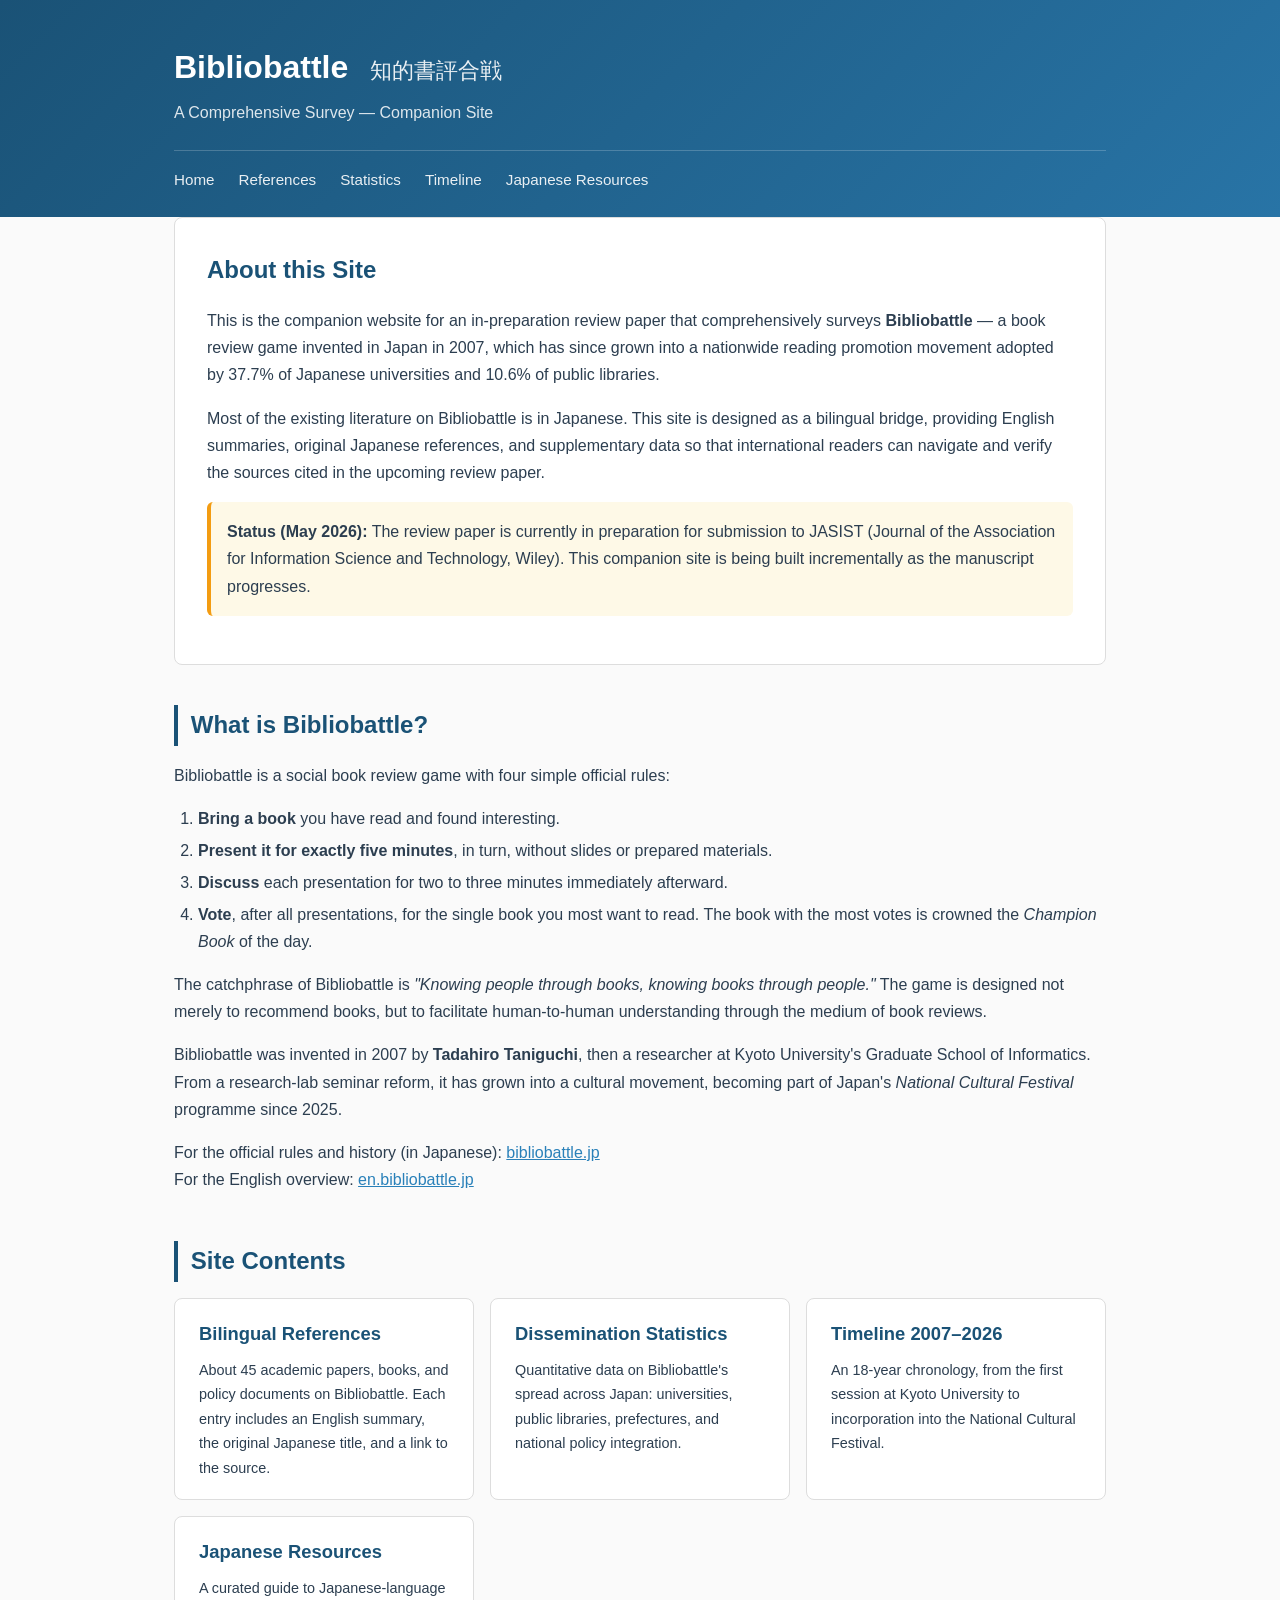
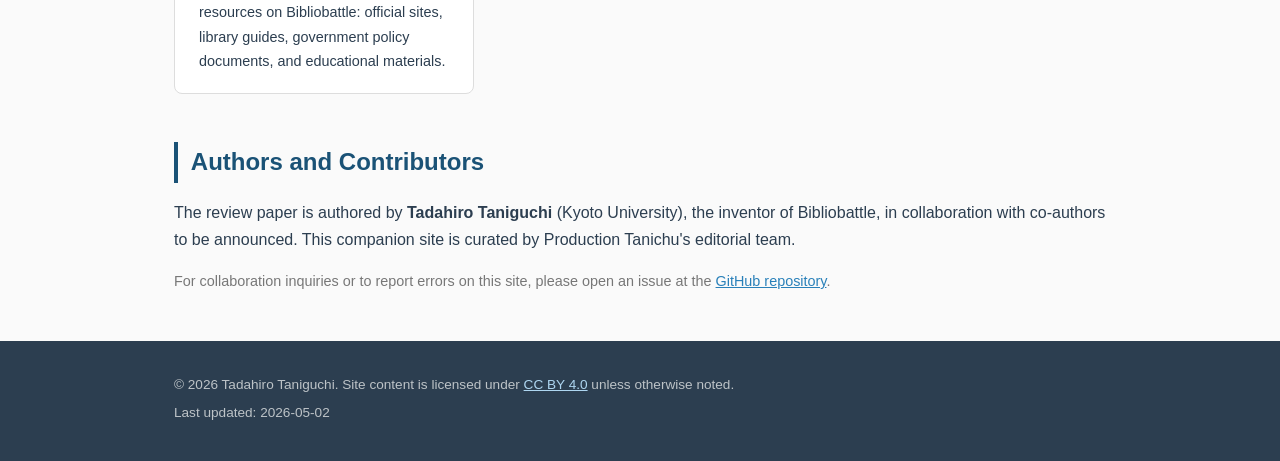
==== index.html @ fc9526ca "Initial commit: Phase 1 companion site - index.html: project overview and navigation - references.ht" ====
<!DOCTYPE html>
<html lang="en">
<head>
<meta charset="UTF-8">
<meta name="viewport" content="width=device-width, initial-scale=1.0">
<title>Bibliobattle Survey — Companion Site</title>
<meta name="description" content="Companion website for a comprehensive review paper on Bibliobattle (知的書評合戦), a social book review game invented in Japan in 2007.">
<link rel="stylesheet" href="style.css">
</head>
<body>

<header>
  <div class="container">
    <h1><span class="lang-en">Bibliobattle</span> <span class="lang-jp">知的書評合戦</span></h1>
    <p class="subtitle">A Comprehensive Survey — Companion Site</p>
    <nav>
      <a href="index.html">Home</a>
      <a href="references.html">References</a>
      <a href="stats.html">Statistics</a>
      <a href="timeline.html">Timeline</a>
      <a href="resources-jp.html">Japanese Resources</a>
    </nav>
  </div>
</header>

<main class="container">

<section class="hero">
  <h2>About this Site</h2>
  <p>
    This is the companion website for an in-preparation review paper that comprehensively surveys
    <strong>Bibliobattle</strong> — a book review game invented in Japan in 2007, which has since grown
    into a nationwide reading promotion movement adopted by 37.7% of Japanese universities and 10.6% of public libraries.
  </p>
  <p>
    Most of the existing literature on Bibliobattle is in Japanese. This site is designed as a bilingual bridge,
    providing English summaries, original Japanese references, and supplementary data so that international
    readers can navigate and verify the sources cited in the upcoming review paper.
  </p>
  <p style="background:#fef9e7;padding:1rem;border-radius:6px;border-left:4px solid #f39c12">
    <strong>Status (May 2026):</strong> The review paper is currently in preparation for submission to JASIST
    (Journal of the Association for Information Science and Technology, Wiley). This companion site is being built
    incrementally as the manuscript progresses.
  </p>
</section>

<section>
  <h2>What is Bibliobattle?</h2>
  <p>
    Bibliobattle is a social book review game with four simple official rules:
  </p>
  <ol>
    <li><strong>Bring a book</strong> you have read and found interesting.</li>
    <li><strong>Present it for exactly five minutes</strong>, in turn, without slides or prepared materials.</li>
    <li><strong>Discuss</strong> each presentation for two to three minutes immediately afterward.</li>
    <li><strong>Vote</strong>, after all presentations, for the single book you most want to read.
      The book with the most votes is crowned the <em>Champion Book</em> of the day.</li>
  </ol>
  <p>
    The catchphrase of Bibliobattle is <em>"Knowing people through books, knowing books through people."</em>
    The game is designed not merely to recommend books, but to facilitate human-to-human understanding
    through the medium of book reviews.
  </p>
  <p>
    Bibliobattle was invented in 2007 by <strong>Tadahiro Taniguchi</strong>, then a researcher at Kyoto University's
    Graduate School of Informatics. From a research-lab seminar reform, it has grown into a cultural movement,
    becoming part of Japan's <em>National Cultural Festival</em> programme since 2025.
  </p>
  <p>
    For the official rules and history (in Japanese): <a href="https://www.bibliobattle.jp/" target="_blank" rel="noopener">bibliobattle.jp</a><br>
    For the English overview: <a href="https://en.bibliobattle.jp/" target="_blank" rel="noopener">en.bibliobattle.jp</a>
  </p>
</section>

<section>
  <h2>Site Contents</h2>
  <div class="card-grid">
    <a href="references.html" class="card-link">
      <h3>Bilingual References</h3>
      <p>About 45 academic papers, books, and policy documents on Bibliobattle. Each entry includes
        an English summary, the original Japanese title, and a link to the source.</p>
    </a>
    <a href="stats.html" class="card-link">
      <h3>Dissemination Statistics</h3>
      <p>Quantitative data on Bibliobattle's spread across Japan: universities, public libraries,
        prefectures, and national policy integration.</p>
    </a>
    <a href="timeline.html" class="card-link">
      <h3>Timeline 2007–2026</h3>
      <p>An 18-year chronology, from the first session at Kyoto University to incorporation into the
        National Cultural Festival.</p>
    </a>
    <a href="resources-jp.html" class="card-link">
      <h3>Japanese Resources</h3>
      <p>A curated guide to Japanese-language resources on Bibliobattle: official sites, library
        guides, government policy documents, and educational materials.</p>
    </a>
  </div>
</section>

<section>
  <h2>Authors and Contributors</h2>
  <p>
    The review paper is authored by <strong>Tadahiro Taniguchi</strong> (Kyoto University), the inventor
    of Bibliobattle, in collaboration with co-authors to be announced. This companion site is curated
    by Production Tanichu's editorial team.
  </p>
  <p style="font-size:.9rem;color:#777">
    For collaboration inquiries or to report errors on this site, please open an issue at the
    <a href="https://github.com/tanichu/bibliobattle-survey-companion" target="_blank" rel="noopener">GitHub repository</a>.
  </p>
</section>

</main>

<footer>
  <div class="container">
    <p>&copy; 2026 Tadahiro Taniguchi. Site content is licensed under
      <a href="https://creativecommons.org/licenses/by/4.0/" target="_blank" rel="noopener">CC BY 4.0</a>
      unless otherwise noted.</p>
    <p>Last updated: 2026-05-02</p>
  </div>
</footer>

</body>
</html>
---- style.css ----
/* Bibliobattle Survey Companion Site — Stylesheet */

:root {
  --accent: #1a5276;
  --accent-light: #aed6f1;
  --accent-bg: #eaf2f8;
  --bg: #fafafa;
  --card: #fff;
  --border: #ddd;
  --text: #2c3e50;
  --muted: #7f8c8d;
  --max-width: 980px;
}

* { box-sizing: border-box; margin: 0; padding: 0; }

html { scroll-behavior: smooth; }

body {
  font-family: -apple-system, BlinkMacSystemFont, 'Segoe UI', 'Hiragino Kaku Gothic ProN', 'Meiryo', 'Noto Sans JP', sans-serif;
  background: var(--bg);
  color: var(--text);
  line-height: 1.7;
}

.container { max-width: var(--max-width); margin: 0 auto; padding: 0 1.5rem; }

/* === Header === */
header {
  background: linear-gradient(135deg, #1a5276 0%, #2874a6 100%);
  color: white;
  padding: 2.5rem 0 1.5rem;
}

header h1 {
  font-size: 2rem;
  font-weight: 700;
  margin-bottom: .3rem;
}

header h1 .lang-en { color: white; }
header h1 .lang-jp { font-size: 1.4rem; opacity: .9; margin-left: .8rem; font-weight: 400; }

header .subtitle {
  font-size: 1rem;
  opacity: .85;
  margin-bottom: 1.5rem;
}

nav {
  display: flex;
  gap: 1.5rem;
  flex-wrap: wrap;
  border-top: 1px solid rgba(255,255,255,.2);
  padding-top: 1rem;
}

nav a {
  color: white;
  text-decoration: none;
  font-size: .95rem;
  opacity: .9;
  transition: opacity .2s;
}

nav a:hover { opacity: 1; text-decoration: underline; }

/* === Main === */
main {
  padding: 2.5rem 1.5rem 4rem;
}

section {
  margin-bottom: 3rem;
}

h2 {
  font-size: 1.5rem;
  color: var(--accent);
  border-left: 4px solid var(--accent);
  padding-left: .8rem;
  margin-bottom: 1rem;
}

h3 {
  font-size: 1.15rem;
  margin-bottom: .5rem;
  color: var(--accent);
}

p { margin-bottom: 1rem; }

a { color: #2980b9; }
a:hover { text-decoration: underline; }

ol, ul { padding-left: 1.5rem; margin-bottom: 1rem; }
li { margin-bottom: .3rem; }

/* === Hero section === */
.hero {
  background: var(--card);
  border: 1px solid var(--border);
  border-radius: 8px;
  padding: 2rem;
  margin-bottom: 2.5rem;
}

.hero h2 { border: none; padding: 0; }

/* === Card grid === */
.card-grid {
  display: grid;
  grid-template-columns: repeat(auto-fit, minmax(260px, 1fr));
  gap: 1rem;
  margin-top: 1rem;
}

.card-link {
  display: block;
  background: var(--card);
  border: 1px solid var(--border);
  border-radius: 8px;
  padding: 1.2rem 1.5rem;
  text-decoration: none;
  color: var(--text);
  transition: transform .15s, box-shadow .15s, border-color .15s;
}

.card-link:hover {
  transform: translateY(-2px);
  box-shadow: 0 4px 12px rgba(0,0,0,.08);
  border-color: var(--accent-light);
  text-decoration: none;
}

.card-link h3 { color: var(--accent); margin-bottom: .5rem; }
.card-link p { font-size: .9rem; color: var(--text); margin: 0; }

/* === Reference list === */
.ref-cat-header {
  background: var(--accent-bg);
  color: var(--accent);
  padding: .5rem 1rem;
  border-radius: 6px;
  margin: 2rem 0 1rem;
  font-size: 1.1rem;
  font-weight: 600;
}

.ref-item {
  background: var(--card);
  border: 1px solid var(--border);
  border-left: 4px solid var(--accent);
  border-radius: 6px;
  padding: 1rem 1.3rem;
  margin-bottom: .8rem;
}

.ref-id {
  display: inline-block;
  background: var(--accent);
  color: white;
  padding: .15rem .5rem;
  border-radius: 4px;
  font-size: .8rem;
  font-weight: 600;
  margin-right: .5rem;
}

.ref-title-en { font-weight: 600; color: var(--text); display: block; margin-bottom: .2rem; }
.ref-title-jp { color: var(--muted); font-size: .9rem; display: block; margin-bottom: .5rem; }

.ref-meta { font-size: .85rem; color: var(--muted); margin-bottom: .5rem; }
.ref-summary { font-size: .9rem; line-height: 1.6; color: var(--text); }

.ref-tags { margin-top: .5rem; }
.ref-tag {
  display: inline-block;
  background: var(--accent-bg);
  color: var(--accent);
  font-size: .75rem;
  padding: .15rem .5rem;
  border-radius: 3px;
  margin-right: .3rem;
}

.ref-link {
  font-size: .85rem;
  display: inline-block;
  margin-top: .5rem;
}

/* === Stats === */
.stat-grid {
  display: grid;
  grid-template-columns: repeat(auto-fit, minmax(180px, 1fr));
  gap: 1rem;
  margin: 1.5rem 0;
}

.stat-box {
  background: var(--card);
  border: 1px solid var(--border);
  border-radius: 8px;
  padding: 1.2rem;
  text-align: center;
}

.stat-num {
  font-size: 2.2rem;
  font-weight: 700;
  color: var(--accent);
  line-height: 1.1;
}

.stat-label {
  font-size: .85rem;
  color: var(--muted);
  margin-top: .3rem;
}

/* === Timeline === */
.timeline {
  position: relative;
  padding-left: 2rem;
  margin: 2rem 0;
  border-left: 3px solid var(--accent-light);
}

.tl-item {
  position: relative;
  margin-bottom: 1.5rem;
}

.tl-item::before {
  content: "";
  position: absolute;
  left: -2.4rem;
  top: .5rem;
  width: 12px;
  height: 12px;
  background: var(--accent);
  border-radius: 50%;
  border: 3px solid white;
  box-shadow: 0 0 0 2px var(--accent);
}

.tl-year {
  font-weight: 700;
  color: var(--accent);
  font-size: 1.05rem;
}

.tl-event {
  margin-top: .2rem;
  font-size: .95rem;
}

/* === Tables === */
table {
  width: 100%;
  border-collapse: collapse;
  margin: 1rem 0;
  font-size: .9rem;
}

th, td {
  border: 1px solid var(--border);
  padding: .5rem .8rem;
  text-align: left;
}

th { background: var(--accent-bg); color: var(--accent); font-weight: 600; }
tr:nth-child(even) { background: #f8f9fa; }

/* === Footer === */
footer {
  background: #2c3e50;
  color: #bdc3c7;
  padding: 2rem 0;
  font-size: .85rem;
}

footer a { color: var(--accent-light); }

footer p { margin-bottom: .3rem; }

/* === Responsive === */
@media (max-width: 600px) {
  header h1 { font-size: 1.5rem; }
  header h1 .lang-jp { display: block; margin-left: 0; font-size: 1.1rem; margin-top: .3rem; }
  nav { gap: .8rem; font-size: .85rem; }
}
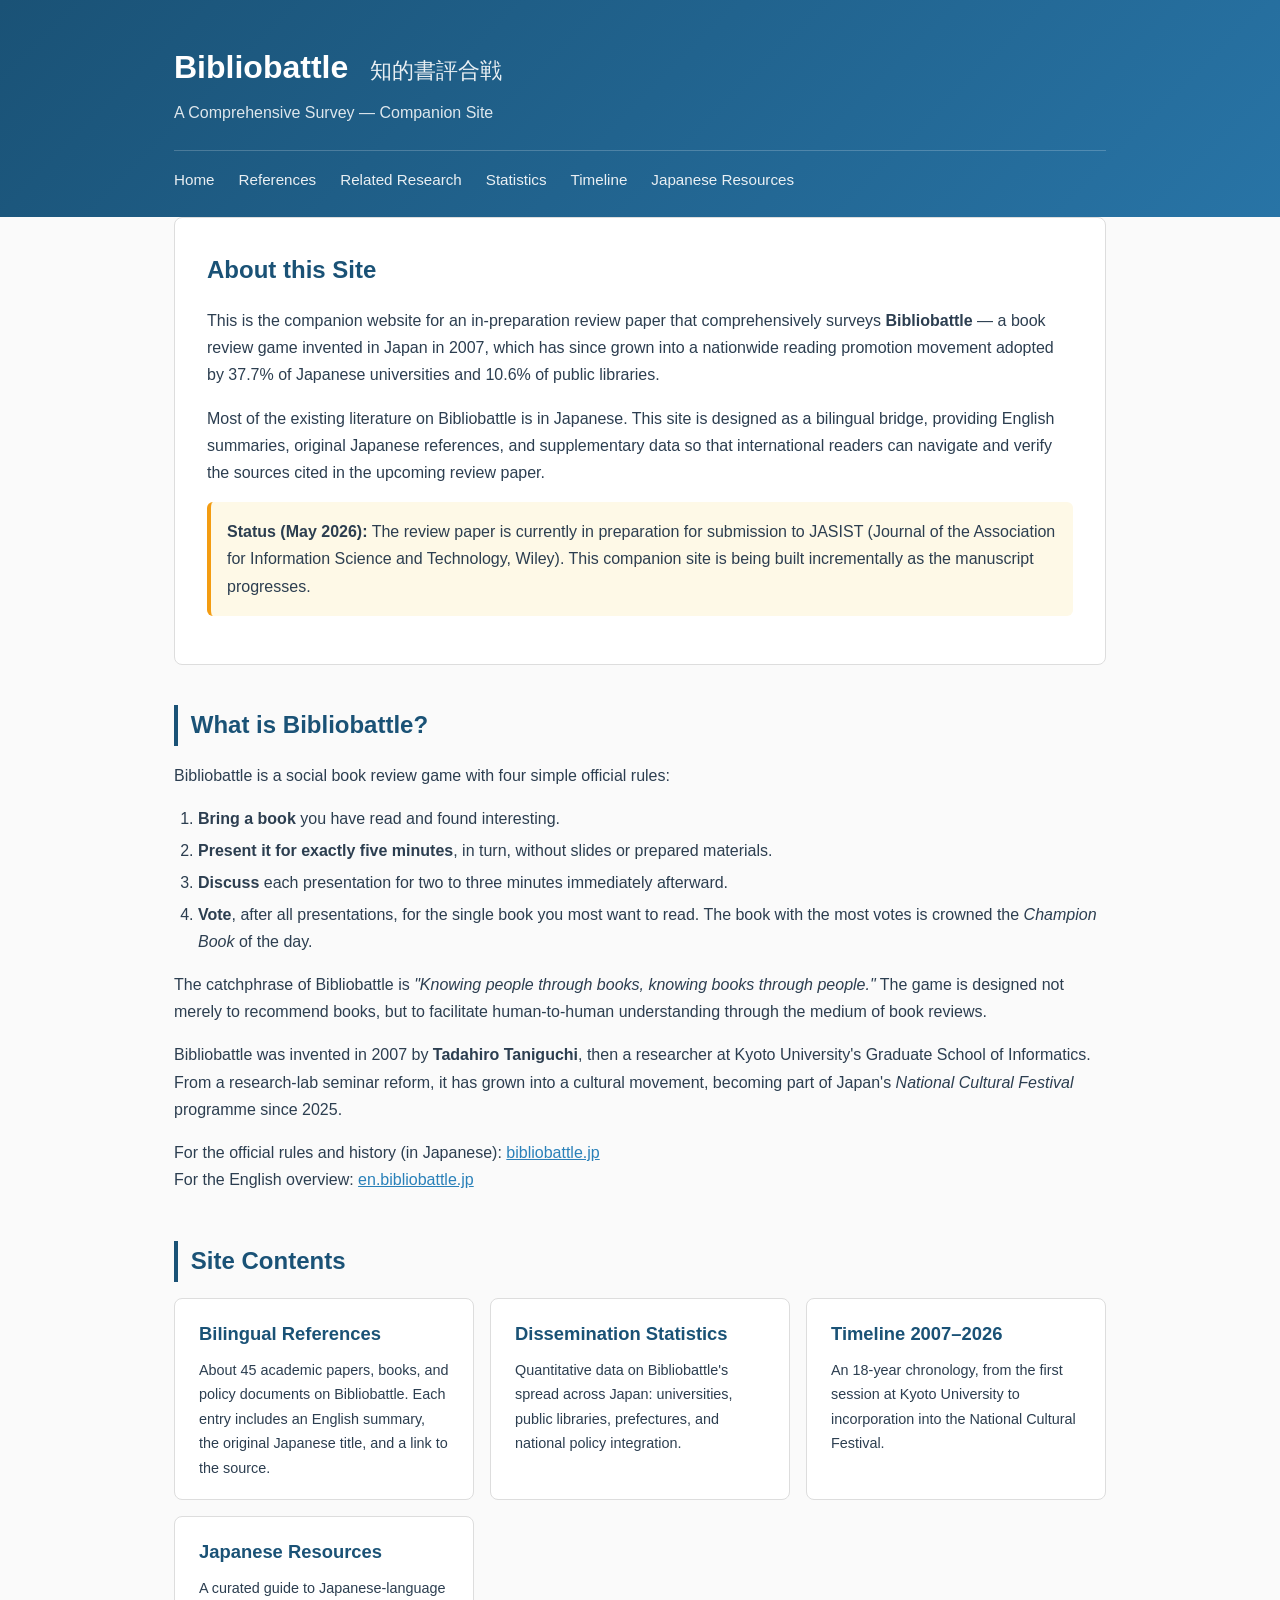
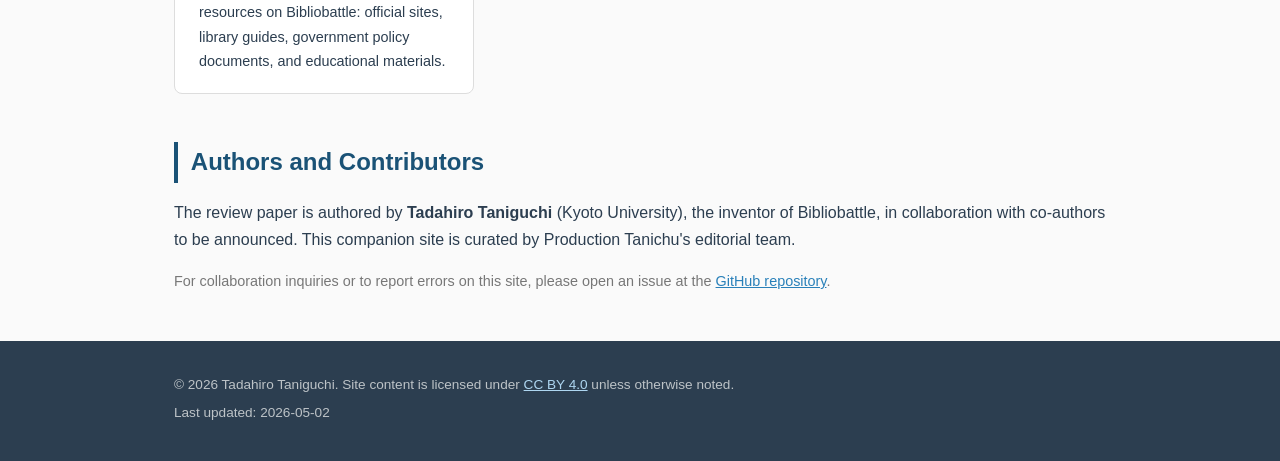
==== commit 5a50caf9: "Add Related Research page (categories A, C, D, F, I) New page positioning Bibliobattle within the br" ====
--- a/index.html
+++ b/index.html
@@ -16,6 +16,7 @@
     <nav>
       <a href="index.html">Home</a>
       <a href="references.html">References</a>
+      <a href="related-research.html">Related Research</a>
       <a href="stats.html">Statistics</a>
       <a href="timeline.html">Timeline</a>
       <a href="resources-jp.html">Japanese Resources</a>
